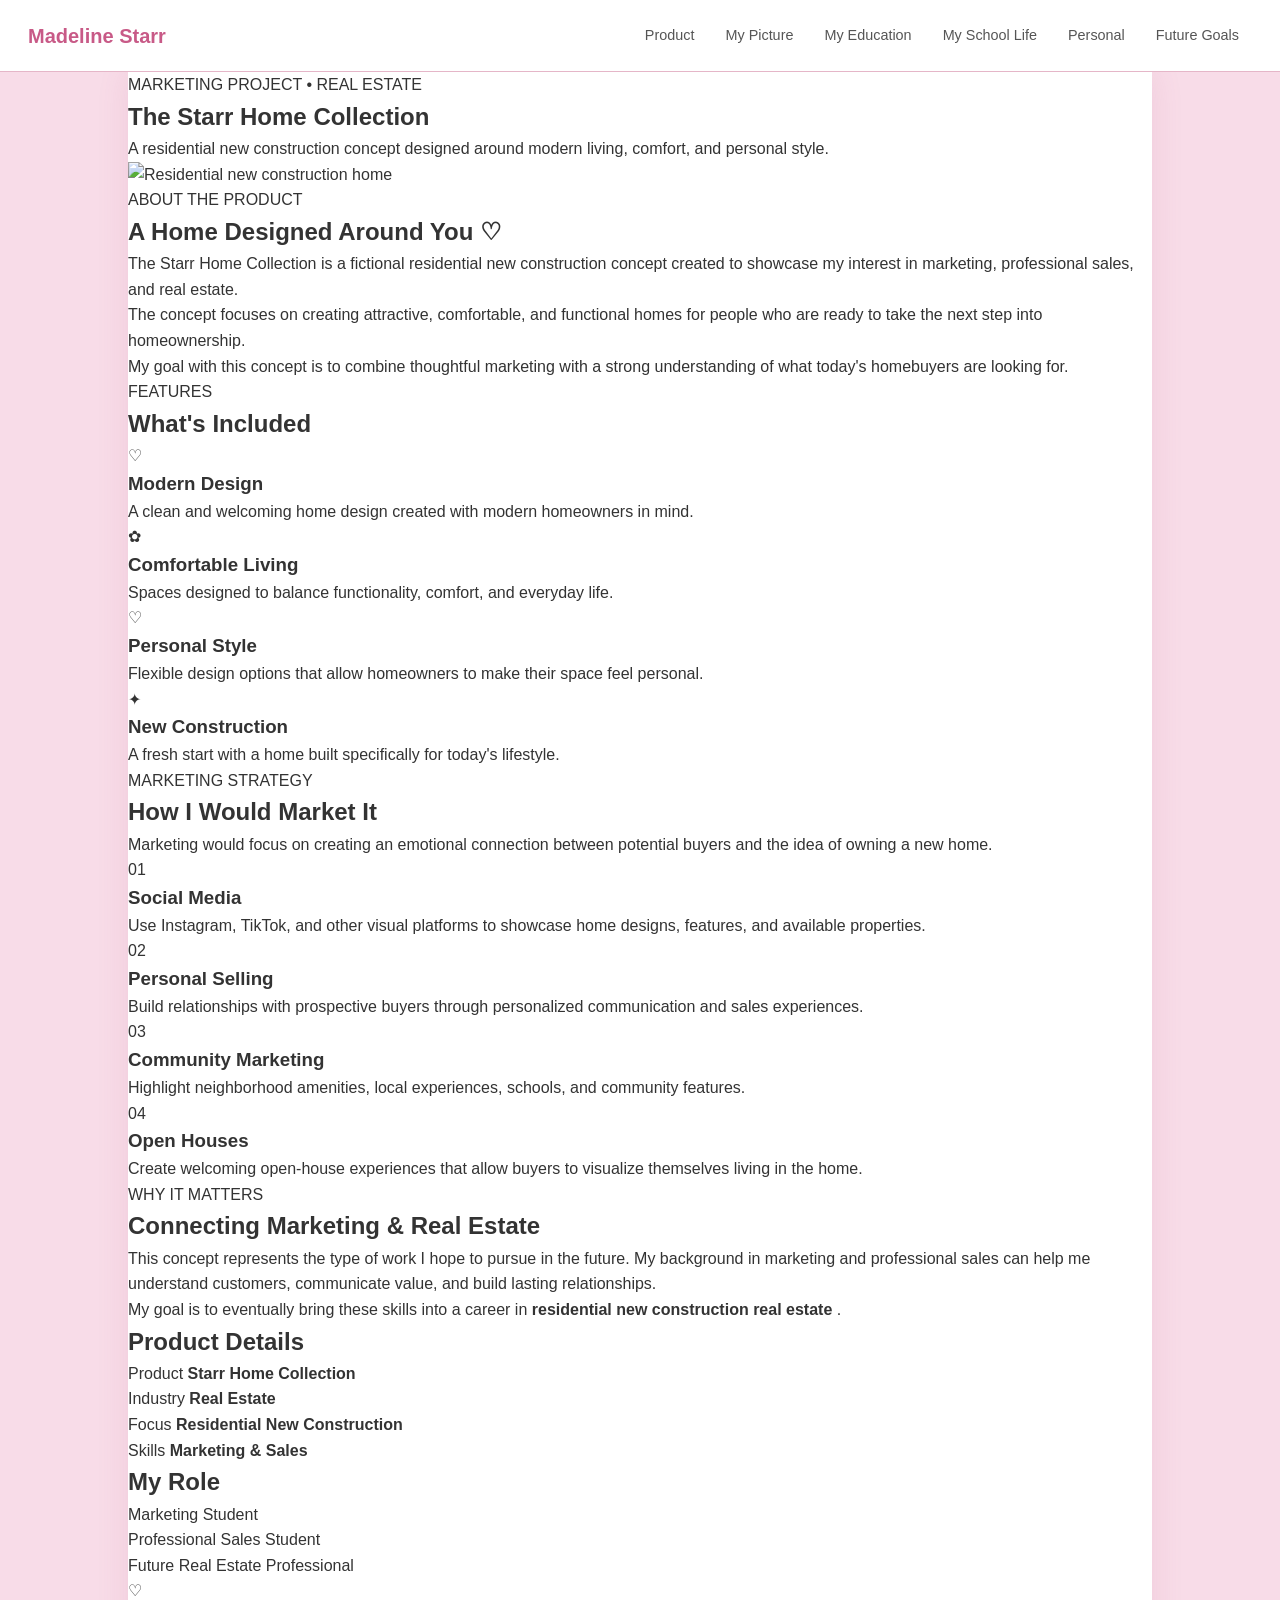
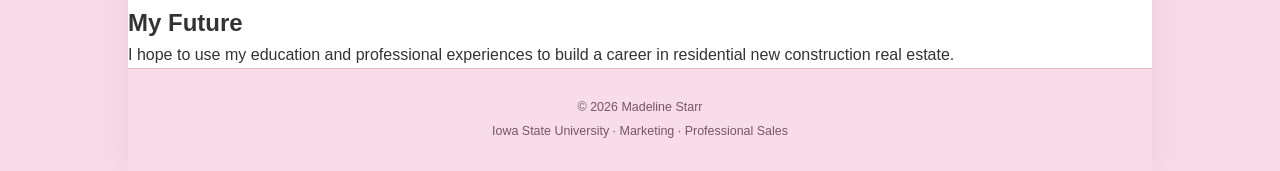
==== product.html @ 0f7e7b6e "Create product.html" ====
<!DOCTYPE html>
<html lang="en">

<head>

    <meta charset="UTF-8">

    <meta
        name="viewport"
        content="width=device-width, initial-scale=1.0"
    >

    <title>Featured Product | Madeline Starr</title>

    <link rel="stylesheet" href="style.css">

</head>


<body>


    <!-- =========================================
         SHARED NAVIGATION
         ========================================= -->

    <div id="site-navigation"></div>



    <!-- =========================================
         PAGE WRAPPER
         ========================================= -->

    <div class="page-wrapper">


        <!-- =====================================
             PRODUCT HERO
        ====================================== -->

        <section class="product-hero">

            <div class="product-hero-content">

                <p class="product-eyebrow">
                    MARKETING PROJECT • REAL ESTATE
                </p>

                <h1>
                    The Starr Home Collection
                </h1>

                <p>
                    A residential new construction concept
                    designed around modern living, comfort,
                    and personal style.
                </p>

            </div>

        </section>



        <!-- =====================================
             PRODUCT CONTENT
        ====================================== -->

        <div class="product-layout">


            <!-- =================================
                 MAIN PRODUCT AREA
            ================================== -->

            <main class="product-main">


                <!-- PRODUCT IMAGE -->

                <section class="product-image-section">

                    <div class="product-image">

                        <!--
                            OPTIONAL:

                            Put an image called home.jpg
                            inside your images folder.

                            If you don't have an image yet,
                            the pink background will still
                            display.
                        -->

                        <img
                            src="images/home.jpg"
                            alt="Residential new construction home"
                        >

                    </div>

                </section>



                <!-- PRODUCT DESCRIPTION -->

                <section class="product-section">

                    <p class="product-label">
                        ABOUT THE PRODUCT
                    </p>

                    <h2>
                        A Home Designed Around You ♡
                    </h2>

                    <p>
                        The Starr Home Collection is a fictional
                        residential new construction concept created
                        to showcase my interest in marketing,
                        professional sales, and real estate.
                    </p>

                    <p>
                        The concept focuses on creating attractive,
                        comfortable, and functional homes for people
                        who are ready to take the next step into
                        homeownership.
                    </p>

                    <p>
                        My goal with this concept is to combine
                        thoughtful marketing with a strong
                        understanding of what today's homebuyers
                        are looking for.
                    </p>

                </section>



                <!-- PRODUCT FEATURES -->

                <section class="product-section">

                    <p class="product-label">
                        FEATURES
                    </p>

                    <h2>
                        What's Included
                    </h2>


                    <div class="feature-grid">


                        <div class="feature-card">

                            <div class="feature-icon">
                                ♡
                            </div>

                            <h3>
                                Modern Design
                            </h3>

                            <p>
                                A clean and welcoming home design
                                created with modern homeowners in mind.
                            </p>

                        </div>


                        <div class="feature-card">

                            <div class="feature-icon">
                                ✿
                            </div>

                            <h3>
                                Comfortable Living
                            </h3>

                            <p>
                                Spaces designed to balance functionality,
                                comfort, and everyday life.
                            </p>

                        </div>


                        <div class="feature-card">

                            <div class="feature-icon">
                                ♡
                            </div>

                            <h3>
                                Personal Style
                            </h3>

                            <p>
                                Flexible design options that allow
                                homeowners to make their space feel
                                personal.
                            </p>

                        </div>


                        <div class="feature-card">

                            <div class="feature-icon">
                                ✦
                            </div>

                            <h3>
                                New Construction
                            </h3>

                            <p>
                                A fresh start with a home built
                                specifically for today's lifestyle.
                            </p>

                        </div>


                    </div>

                </section>



                <!-- MARKETING STRATEGY -->

                <section class="product-section">

                    <p class="product-label">
                        MARKETING STRATEGY
                    </p>

                    <h2>
                        How I Would Market It
                    </h2>

                    <p>
                        Marketing would focus on creating an emotional
                        connection between potential buyers and the
                        idea of owning a new home.
                    </p>


                    <div class="strategy-list">


                        <div class="strategy-item">

                            <span>
                                01
                            </span>

                            <div>

                                <h3>
                                    Social Media
                                </h3>

                                <p>
                                    Use Instagram, TikTok, and other
                                    visual platforms to showcase home
                                    designs, features, and available
                                    properties.
                                </p>

                            </div>

                        </div>


                        <div class="strategy-item">

                            <span>
                                02
                            </span>

                            <div>

                                <h3>
                                    Personal Selling
                                </h3>

                                <p>
                                    Build relationships with prospective
                                    buyers through personalized
                                    communication and sales experiences.
                                </p>

                            </div>

                        </div>


                        <div class="strategy-item">

                            <span>
                                03
                            </span>

                            <div>

                                <h3>
                                    Community Marketing
                                </h3>

                                <p>
                                    Highlight neighborhood amenities,
                                    local experiences, schools, and
                                    community features.
                                </p>

                            </div>

                        </div>


                        <div class="strategy-item">

                            <span>
                                04
                            </span>

                            <div>

                                <h3>
                                    Open Houses
                                </h3>

                                <p>
                                    Create welcoming open-house
                                    experiences that allow buyers to
                                    visualize themselves living in the
                                    home.
                                </p>

                            </div>

                        </div>


                    </div>

                </section>



                <!-- WHY THIS PRODUCT -->

                <section class="product-section final-product-section">

                    <p class="product-label">
                        WHY IT MATTERS
                    </p>

                    <h2>
                        Connecting Marketing & Real Estate
                    </h2>

                    <p>
                        This concept represents the type of work I hope
                        to pursue in the future. My background in
                        marketing and professional sales can help me
                        understand customers, communicate value, and
                        build lasting relationships.
                    </p>

                    <p>
                        My goal is to eventually bring these skills
                        into a career in
                        <strong>
                            residential new construction real estate
                        </strong>.
                    </p>

                </section>


            </main>



            <!-- =================================
                 RIGHT SIDEBAR
            ================================== -->

            <aside class="product-sidebar">


                <div class="product-sidebar-box">

                    <h2>
                        Product Details
                    </h2>


                    <div class="detail">

                        <span>
                            Product
                        </span>

                        <strong>
                            Starr Home Collection
                        </strong>

                    </div>


                    <div class="detail">

                        <span>
                            Industry
                        </span>

                        <strong>
                            Real Estate
                        </strong>

                    </div>


                    <div class="detail">

                        <span>
                            Focus
                        </span>

                        <strong>
                            Residential New Construction
                        </strong>

                    </div>


                    <div class="detail">

                        <span>
                            Skills
                        </span>

                        <strong>
                            Marketing & Sales
                        </strong>

                    </div>

                </div>



                <div class="product-sidebar-box">

                    <h2>
                        My Role
                    </h2>

                    <p>
                        Marketing Student
                    </p>

                    <p>
                        Professional Sales Student
                    </p>

                    <p>
                        Future Real Estate Professional
                    </p>

                </div>



                <div class="product-sidebar-box pink-sidebar">

                    <div class="heart">
                        ♡
                    </div>

                    <h2>
                        My Future
                    </h2>

                    <p>
                        I hope to use my education and
                        professional experiences to build a
                        career in residential new construction
                        real estate.
                    </p>

                </div>


            </aside>


        </div>



        <!-- =====================================
             FOOTER
        ====================================== -->

        <footer>

            <p>
                © 2026 Madeline Starr
            </p>

            <p>
                Iowa State University · Marketing · Professional Sales
            </p>

        </footer>


    </div>



    <!-- Shared Navigation -->

    <script src="nav.js"></script>


</body>

</html>
---- style.css ----
/* =====================================================
   MADELINE STARR PORTFOLIO
   ===================================================== */


/* =====================================================
   RESET
===================================================== */

* {
    box-sizing: border-box;
    margin: 0;
    padding: 0;
}


html {
    scroll-behavior: smooth;
}


body {

    font-family:
        Arial,
        Helvetica,
        sans-serif;

    background: #f8dce8;

    color: #333;

    line-height: 1.6;
}


/* =====================================================
   PAGE WRAPPER

   80% = website
   10% left background
   10% right background
===================================================== */

.page-wrapper {

    width: 80%;

    margin: 0 auto;

    background: #ffffff;

    min-height: 100vh;

    box-shadow:
        0 0 30px rgba(180, 85, 120, 0.12);
}


/* =====================================================
   NAVIGATION
===================================================== */

.site-nav {

    width: 100%;

    background: #ffffff;

    border-bottom: 1px solid #e5b6c8;

    position: sticky;

    top: 0;

    z-index: 1000;
}


.nav-container {

    width: 100%;

    display: flex;

    align-items: center;

    justify-content: space-between;

    padding: 16px 28px;
}


.nav-logo {

    color: #c85a87;

    text-decoration: none;

    font-size: 1.25rem;

    font-weight: 700;

    white-space: nowrap;
}


.nav-links {

    display: flex;

    align-items: center;

    justify-content: flex-end;

    gap: 5px;

    list-style: none;
}


.nav-links a {

    display: block;

    padding: 8px 13px;

    color: #555;

    text-decoration: none;

    font-size: 0.9rem;

    transition: all 0.2s ease;

    border-radius: 4px;
}


.nav-links a:hover {

    background: #f9dce8;

    color: #bd4e7d;
}


/* =====================================================
   HERO
===================================================== */

.hero {

    min-height: 250px;

    display: flex;

    align-items: center;

    justify-content: center;

    text-align: center;

    padding: 50px 30px;

    background:
        linear-gradient(
            135deg,
            #f4bfd2,
            #f9dce8,
            #edabc3
        );

    border-bottom: 1px solid #e4b2c6;
}


.hero-content {

    max-width: 850px;
}


.hero-small-text {

    color: #a84c72;

    font-size: 0.9rem;

    letter-spacing: 1px;

    margin-bottom: 8px;
}


.hero h1 {

    color: #873b5d;

    font-size: clamp(2.4rem, 5vw, 4rem);

    font-weight: 700;

    margin-bottom: 8px;
}


.hero-subtitle {

    color: #714559;

    font-size: 1rem;

    font-weight: 500;
}


/* =====================================================
   MAIN CONTENT LAYOUT
===================================================== */

.content-layout {

    display: grid;

    grid-template-columns: minmax(0, 1fr) 280px;

    max-width: 1100px;

    margin: 0 auto;
}


/* =====================================================
   MAIN CONTENT
===================================================== */

.main-content {

    padding: 35px 45px;

    border-right: 1px solid #ead1da;
}


/* =====================================================
   CONTENT SECTIONS
===================================================== */

.content-section {

    padding: 20px 0 40px;

    scroll-margin-top: 80px;

    border-bottom: 1px solid #eeeeee;
}


.content-section:last-child {

    border-bottom: none;
}


.content-section h2 {

    color: #a94770;

    font-size: 1.5rem;

    margin-bottom: 18px;

    font-weight: 600;
}


.content-section h2::after {

    content: "";

    display: block;

    width: 45px;

    height: 3px;

    margin-top: 7px;

    background: #e6a2ba;
}


.content-section p {

    font-size: 0.95rem;

    margin-bottom: 15px;

    color: #444;
}


.content-section strong {

    color: #9e456c;
}


/* =====================================================
   PICTURE
===================================================== */

.picture-section {

    display: flex;

    align-items: center;

    gap: 30px;

    padding: 25px;

    background: #fff7fa;

    border: 1px solid #efd2dd;
}


.profile-photo {

    width: 170px;

    height: 170px;

    object-fit: cover;

    border-radius: 50%;

    border: 5px solid #e8aec4;
}


.picture-description h3 {

    color: #a94770;

    margin-bottom: 10px;

    font-size: 1.3rem;
}


/* =====================================================
   SCHOOL CARDS
===================================================== */

.school-grid {

    display: grid;

    grid-template-columns: repeat(2, 1fr);

    gap: 18px;

    margin-top: 25px;
}


.school-card {

    padding: 22px;

    border: 1px solid #e8c9d5;

    background: #fffafa;

    border-radius: 5px;

    transition:
        transform 0.2s ease,
        box-shadow 0.2s ease;
}


.school-card:hover {

    transform: translateY(-3px);

    box-shadow:
        0 5px 15px rgba(160, 70, 105, 0.1);
}


.school-card h3 {

    color: #a94770;

    font-size: 1rem;

    margin-bottom: 8px;
}


.school-card p {

    font-size: 0.85rem;

    margin-bottom: 0;
}


/* =====================================================
   SIDEBAR
===================================================== */

.sidebar {

    padding: 35px 25px;

    background: #fffafa;
}


.sidebar-box {

    margin-bottom: 30px;

    padding-bottom: 25px;

    border-bottom: 1px solid #e7d5dc;
}


.sidebar-box:last-child {

    border-bottom: none;
}


.sidebar-box h2 {

    color: #a94770;

    font-size: 1.05rem;

    margin-bottom: 15px;

    font-weight: 600;
}


.sidebar-box ul {

    list-style: none;
}


.sidebar-box li {

    padding: 8px 0;

    border-bottom: 1px solid #f0e5e9;

    font-size: 0.82rem;

    color: #555;
}


.sidebar-box li:last-child {

    border-bottom: none;
}


.sidebar-box strong {

    color: #873b5d;
}


/* =====================================================
   INTEREST LIST
===================================================== */

.interest-list li {

    padding-left: 15px !important;

    position: relative;
}


.interest-list li::before {

    content: "♡";

    position: absolute;

    left: 0;

    color: #d17b9b;
}


/* =====================================================
   PINK SIDEBAR BOX
===================================================== */

.pink-box {

    padding: 20px;

    background: #fbe5ed;

    border: 1px solid #edc1d1;

    border-radius: 5px;
}


.pink-box p {

    font-size: 0.8rem;

    color: #694858;

    margin-bottom: 0;
}


/* =====================================================
   FOOTER
===================================================== */

footer {

    padding: 25px;

    text-align: center;

    background: #f8dce8;

    border-top: 1px solid #e2b6c7;

    color: #765666;

    font-size: 0.78rem;
}


footer p {

    margin: 4px 0;
}


/* =====================================================
   TABLET
===================================================== */

@media (max-width: 850px) {

    .page-wrapper {

        width: 90%;
    }


    .content-layout {

        grid-template-columns: minmax(0, 1fr) 220px;
    }


    .main-content {

        padding: 30px;
    }


    .nav-container {

        padding: 12px 18px;
    }


    .nav-links a {

        padding: 7px 8px;

        font-size: 0.78rem;
    }

}


/* =====================================================
   MOBILE
===================================================== */

@media (max-width: 650px) {

    .page-wrapper {

        width: 94%;
    }


    .nav-container {

        flex-direction: column;

        gap: 10px;
    }


    .nav-links {

        width: 100%;

        justify-content: center;

        flex-wrap: wrap;
    }


    .hero {

        min-height: 220px;

        padding: 40px 20px;
    }


    .hero h1 {

        font-size: 2.3rem;
    }


    .content-layout {

        display: block;
    }


    .main-content {

        padding: 20px;
        
        border-right: none;
    }


    .sidebar {

        border-top: 1px solid #ead1da;

        padding: 25px;
    }


    .picture-section {

        flex-direction: column;

        text-align: center;
    }


    .school-grid {

        grid-template-columns: 1fr;
    }

}
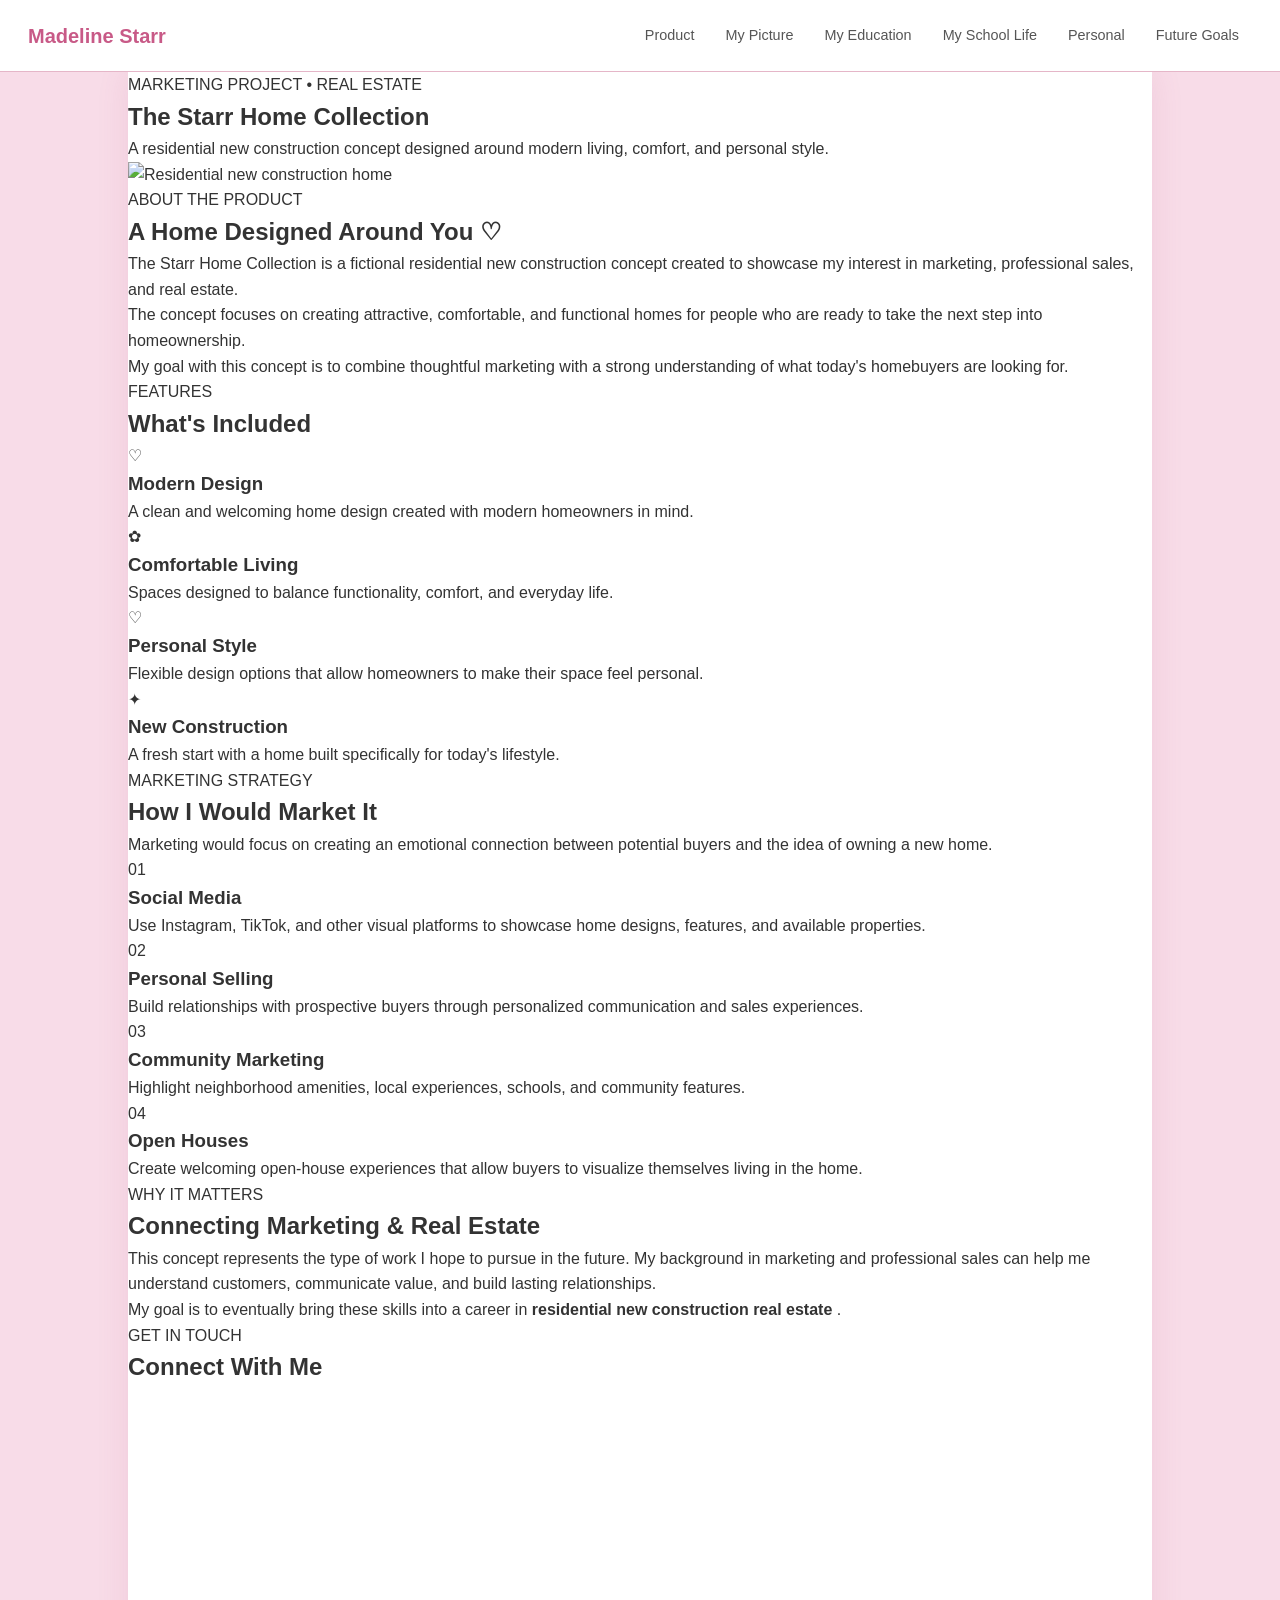
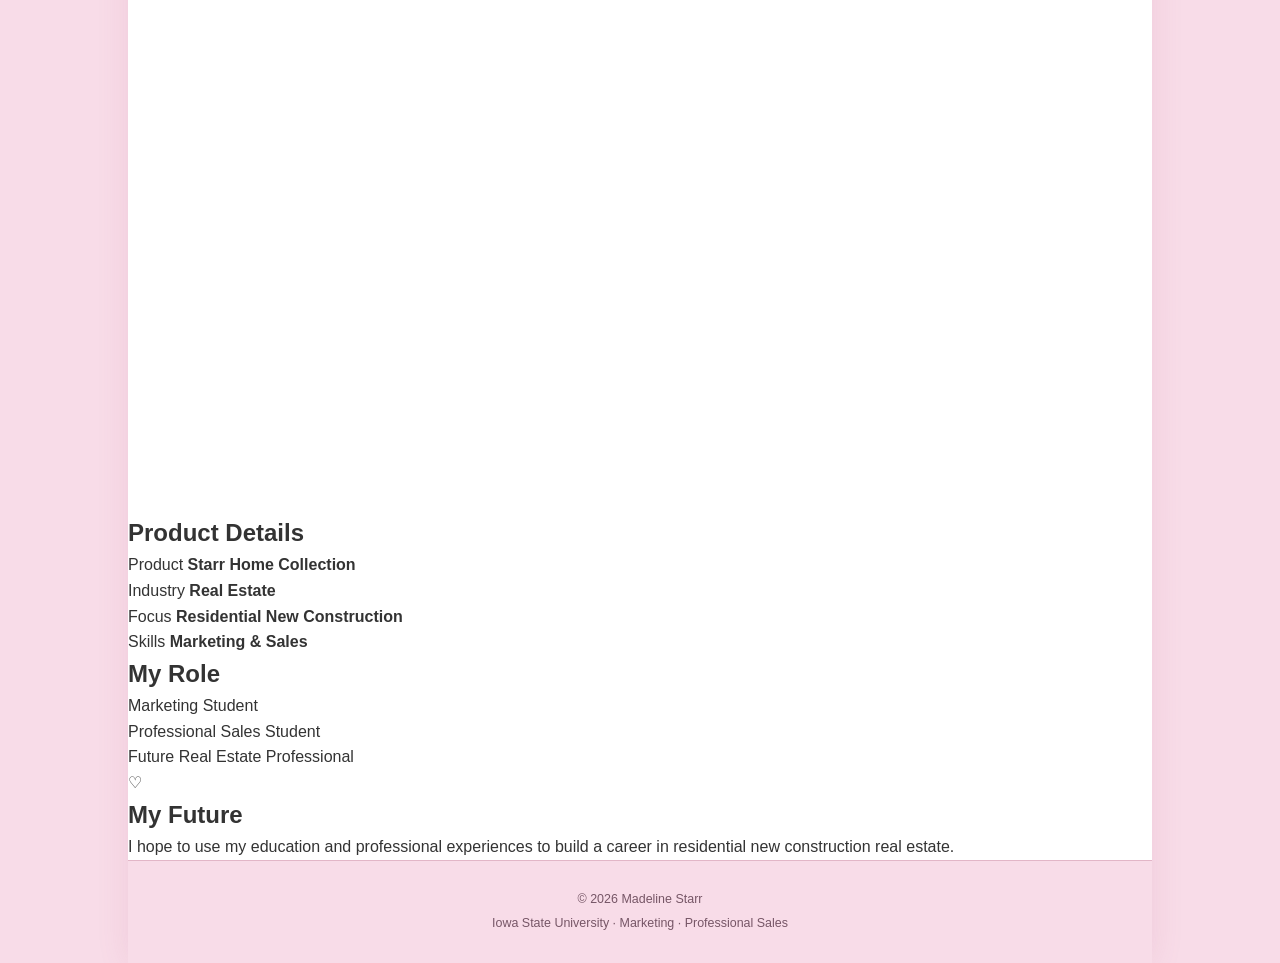
==== commit bc14512c: "Add Google Form to products page" ====
--- a/product.html
+++ b/product.html
@@ -65,7 +65,7 @@
 
         <!-- =====================================
              PRODUCT CONTENT
-        ====================================== -->
+         ====================================== -->
 
         <div class="product-layout">
 
@@ -390,6 +390,34 @@
                 </section>
 
 
+
+                <!-- GOOGLE FORM -->
+
+                <section class="product-section">
+
+                    <p class="product-label">
+                        GET IN TOUCH
+                    </p>
+
+                    <h2>
+                        Connect With Me
+                    </h2>
+
+                    <iframe
+                        src="https://forms.gle/U6iQCRxrVMxyjdNC6"
+                        width="100%"
+                        height="700"
+                        frameborder="0"
+                        marginheight="0"
+                        marginwidth="0"
+                        style="border:none;margin-top:20px;"
+                    >
+                        Loading form...
+                    </iframe>
+
+                </section>
+
+
             </main>
 
 
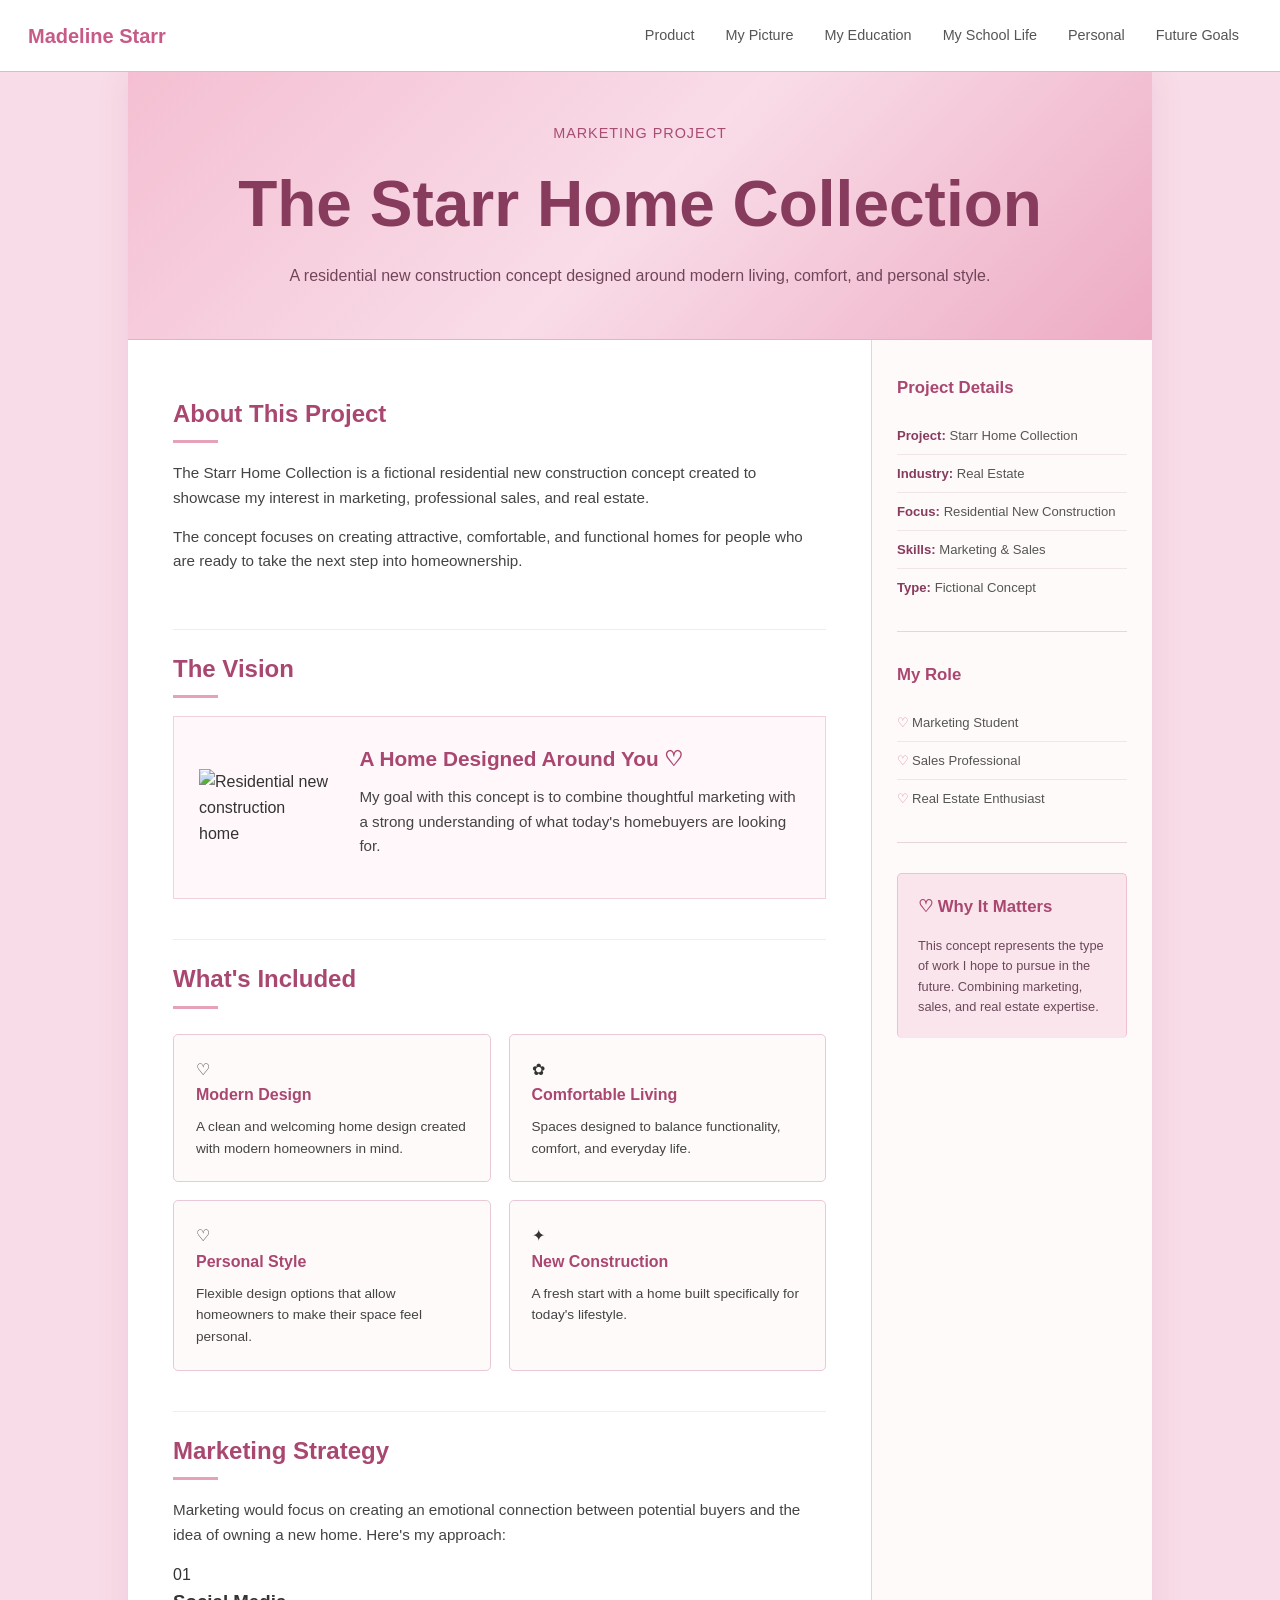
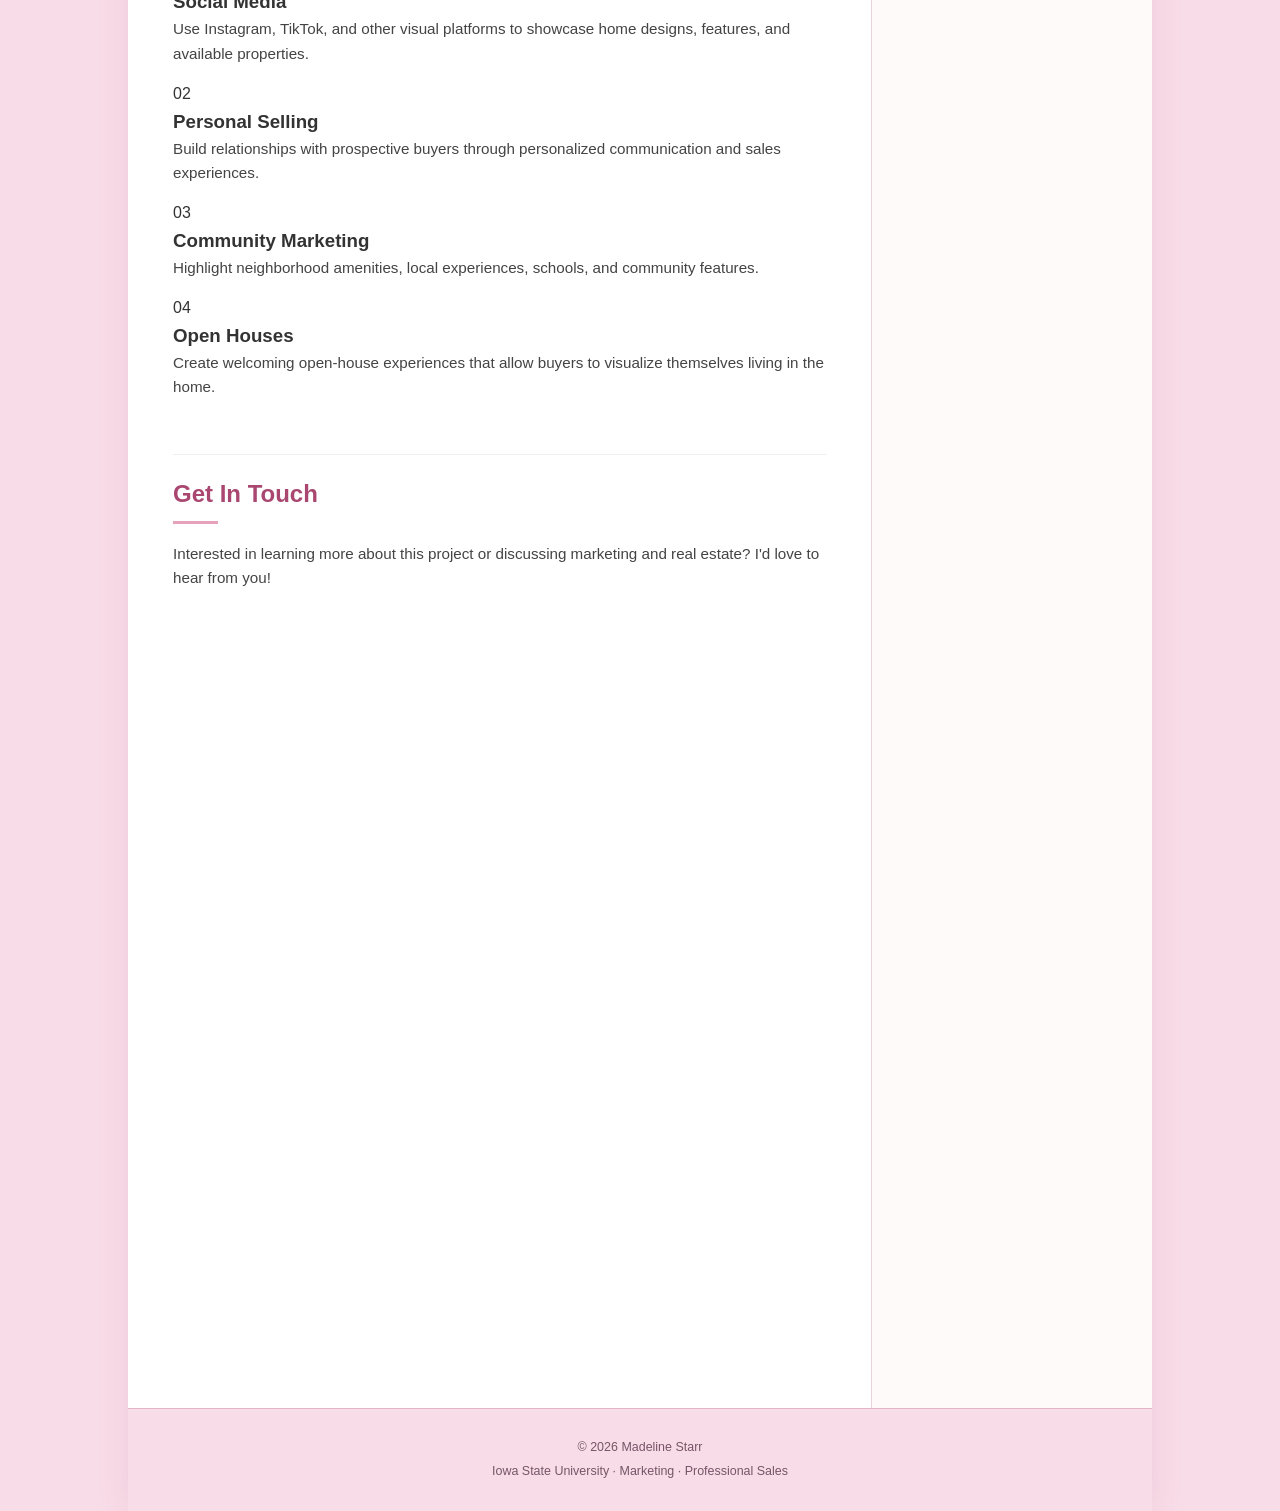
==== commit 349619d2: "Redesign product page with standard website layout (hero, main content, sticky sidebar, footer)" ====
--- a/product.html
+++ b/product.html
@@ -39,22 +39,21 @@
              PRODUCT HERO
         ====================================== -->
 
-        <section class="product-hero">
-
-            <div class="product-hero-content">
-
-                <p class="product-eyebrow">
-                    MARKETING PROJECT • REAL ESTATE
+        <section class="hero">
+
+            <div class="hero-content">
+
+                <p class="hero-small-text">
+                    MARKETING PROJECT
                 </p>
 
                 <h1>
                     The Starr Home Collection
                 </h1>
 
-                <p>
-                    A residential new construction concept
-                    designed around modern living, comfort,
-                    and personal style.
+                <p class="hero-subtitle">
+                    A residential new construction concept designed around
+                    modern living, comfort, and personal style.
                 </p>
 
             </div>
@@ -64,58 +63,24 @@
 
 
         <!-- =====================================
-             PRODUCT CONTENT
+             PRODUCT CONTENT LAYOUT
          ====================================== -->
 
-        <div class="product-layout">
+        <div class="content-layout">
 
 
             <!-- =================================
-                 MAIN PRODUCT AREA
+                 MAIN CONTENT AREA
             ================================== -->
 
-            <main class="product-main">
-
-
-                <!-- PRODUCT IMAGE -->
-
-                <section class="product-image-section">
-
-                    <div class="product-image">
-
-                        <!--
-                            OPTIONAL:
-
-                            Put an image called home.jpg
-                            inside your images folder.
-
-                            If you don't have an image yet,
-                            the pink background will still
-                            display.
-                        -->
-
-                        <img
-                            src="images/home.jpg"
-                            alt="Residential new construction home"
-                        >
-
-                    </div>
-
-                </section>
-
+            <main class="main-content">
 
 
                 <!-- PRODUCT DESCRIPTION -->
 
-                <section class="product-section">
-
-                    <p class="product-label">
-                        ABOUT THE PRODUCT
-                    </p>
-
-                    <h2>
-                        A Home Designed Around You ♡
-                    </h2>
+                <section class="content-section">
+
+                    <h2>About This Project</h2>
 
                     <p>
                         The Starr Home Collection is a fictional
@@ -131,34 +96,55 @@
                         homeownership.
                     </p>
 
-                    <p>
-                        My goal with this concept is to combine
-                        thoughtful marketing with a strong
-                        understanding of what today's homebuyers
-                        are looking for.
-                    </p>
-
                 </section>
 
 
 
+                <!-- PRODUCT IMAGE -->
+
+                <section class="content-section">
+
+                    <h2>The Vision</h2>
+
+                    <div class="picture-section">
+
+                        <img
+                            src="images/home.jpg"
+                            alt="Residential new construction home"
+                            class="product-image-large"
+                        >
+
+                        <div class="picture-description">
+
+                            <h3>
+                                A Home Designed Around You ♡
+                            </h3>
+
+                            <p>
+                                My goal with this concept is to combine
+                                thoughtful marketing with a strong
+                                understanding of what today's homebuyers
+                                are looking for.
+                            </p>
+
+                        </div>
+
+                    </div>
+
+                </section>
+
+
+
                 <!-- PRODUCT FEATURES -->
 
-                <section class="product-section">
-
-                    <p class="product-label">
-                        FEATURES
-                    </p>
-
-                    <h2>
-                        What's Included
-                    </h2>
-
-
-                    <div class="feature-grid">
-
-
-                        <div class="feature-card">
+                <section class="content-section">
+
+                    <h2>What's Included</h2>
+
+                    <div class="school-grid">
+
+
+                        <div class="school-card">
 
                             <div class="feature-icon">
                                 ♡
@@ -176,7 +162,7 @@
                         </div>
 
 
-                        <div class="feature-card">
+                        <div class="school-card">
 
                             <div class="feature-icon">
                                 ✿
@@ -194,7 +180,7 @@
                         </div>
 
 
-                        <div class="feature-card">
+                        <div class="school-card">
 
                             <div class="feature-icon">
                                 ♡
@@ -213,7 +199,7 @@
                         </div>
 
 
-                        <div class="feature-card">
+                        <div class="school-card">
 
                             <div class="feature-icon">
                                 ✦
@@ -239,31 +225,22 @@
 
                 <!-- MARKETING STRATEGY -->
 
-                <section class="product-section">
-
-                    <p class="product-label">
-                        MARKETING STRATEGY
-                    </p>
-
-                    <h2>
-                        How I Would Market It
-                    </h2>
+                <section class="content-section">
+
+                    <h2>Marketing Strategy</h2>
 
                     <p>
                         Marketing would focus on creating an emotional
                         connection between potential buyers and the
-                        idea of owning a new home.
+                        idea of owning a new home. Here's my approach:
                     </p>
 
-
                     <div class="strategy-list">
 
 
                         <div class="strategy-item">
 
-                            <span>
-                                01
-                            </span>
+                            <span class="strategy-number">01</span>
 
                             <div>
 
@@ -285,9 +262,7 @@
 
                         <div class="strategy-item">
 
-                            <span>
-                                02
-                            </span>
+                            <span class="strategy-number">02</span>
 
                             <div>
 
@@ -308,9 +283,7 @@
 
                         <div class="strategy-item">
 
-                            <span>
-                                03
-                            </span>
+                            <span class="strategy-number">03</span>
 
                             <div>
 
@@ -331,9 +304,7 @@
 
                         <div class="strategy-item">
 
-                            <span>
-                                04
-                            </span>
+                            <span class="strategy-number">04</span>
 
                             <div>
 
@@ -359,49 +330,16 @@
 
 
 
-                <!-- WHY THIS PRODUCT -->
-
-                <section class="product-section final-product-section">
-
-                    <p class="product-label">
-                        WHY IT MATTERS
+                <!-- GOOGLE FORM -->
+
+                <section class="content-section">
+
+                    <h2>Get In Touch</h2>
+
+                    <p>
+                        Interested in learning more about this project or
+                        discussing marketing and real estate? I'd love to hear from you!
                     </p>
-
-                    <h2>
-                        Connecting Marketing & Real Estate
-                    </h2>
-
-                    <p>
-                        This concept represents the type of work I hope
-                        to pursue in the future. My background in
-                        marketing and professional sales can help me
-                        understand customers, communicate value, and
-                        build lasting relationships.
-                    </p>
-
-                    <p>
-                        My goal is to eventually bring these skills
-                        into a career in
-                        <strong>
-                            residential new construction real estate
-                        </strong>.
-                    </p>
-
-                </section>
-
-
-
-                <!-- GOOGLE FORM -->
-
-                <section class="product-section">
-
-                    <p class="product-label">
-                        GET IN TOUCH
-                    </p>
-
-                    <h2>
-                        Connect With Me
-                    </h2>
 
                     <iframe
                         src="https://forms.gle/U6iQCRxrVMxyjdNC6"
@@ -410,7 +348,7 @@
                         frameborder="0"
                         marginheight="0"
                         marginwidth="0"
-                        style="border:none;margin-top:20px;"
+                        style="border:none;margin-top:20px;border-radius:5px;"
                     >
                         Loading form...
                     </iframe>
@@ -423,111 +361,81 @@
 
 
             <!-- =================================
-                 RIGHT SIDEBAR
+                 RIGHT SIDEBAR (STICKY CONTENT)
             ================================== -->
 
-            <aside class="product-sidebar">
-
-
-                <div class="product-sidebar-box">
+            <aside class="sidebar">
+
+
+                <div class="sidebar-box">
 
                     <h2>
-                        Product Details
+                        Project Details
                     </h2>
 
-
-                    <div class="detail">
-
-                        <span>
-                            Product
-                        </span>
-
-                        <strong>
+                    <ul>
+
+                        <li>
+                            <strong>Project:</strong>
                             Starr Home Collection
-                        </strong>
-
-                    </div>
-
-
-                    <div class="detail">
-
-                        <span>
-                            Industry
-                        </span>
-
-                        <strong>
+                        </li>
+
+                        <li>
+                            <strong>Industry:</strong>
                             Real Estate
-                        </strong>
-
-                    </div>
-
-
-                    <div class="detail">
-
-                        <span>
-                            Focus
-                        </span>
-
-                        <strong>
+                        </li>
+
+                        <li>
+                            <strong>Focus:</strong>
                             Residential New Construction
-                        </strong>
-
-                    </div>
-
-
-                    <div class="detail">
-
-                        <span>
-                            Skills
-                        </span>
-
-                        <strong>
+                        </li>
+
+                        <li>
+                            <strong>Skills:</strong>
                             Marketing & Sales
-                        </strong>
-
-                    </div>
+                        </li>
+
+                        <li>
+                            <strong>Type:</strong>
+                            Fictional Concept
+                        </li>
+
+                    </ul>
 
                 </div>
 
 
 
-                <div class="product-sidebar-box">
+                <div class="sidebar-box">
 
                     <h2>
                         My Role
                     </h2>
 
+                    <ul class="interest-list">
+
+                        <li>Marketing Student</li>
+
+                        <li>Sales Professional</li>
+
+                        <li>Real Estate Enthusiast</li>
+
+                    </ul>
+
+                </div>
+
+
+
+                <div class="sidebar-box pink-box">
+
+                    <h2>
+                        ♡ Why It Matters
+                    </h2>
+
                     <p>
-                        Marketing Student
-                    </p>
-
-                    <p>
-                        Professional Sales Student
-                    </p>
-
-                    <p>
-                        Future Real Estate Professional
-                    </p>
-
-                </div>
-
-
-
-                <div class="product-sidebar-box pink-sidebar">
-
-                    <div class="heart">
-                        ♡
-                    </div>
-
-                    <h2>
-                        My Future
-                    </h2>
-
-                    <p>
-                        I hope to use my education and
-                        professional experiences to build a
-                        career in residential new construction
-                        real estate.
+                        This concept represents the type of work I hope
+                        to pursue in the future. Combining marketing,
+                        sales, and real estate expertise.
                     </p>
 
                 </div>
